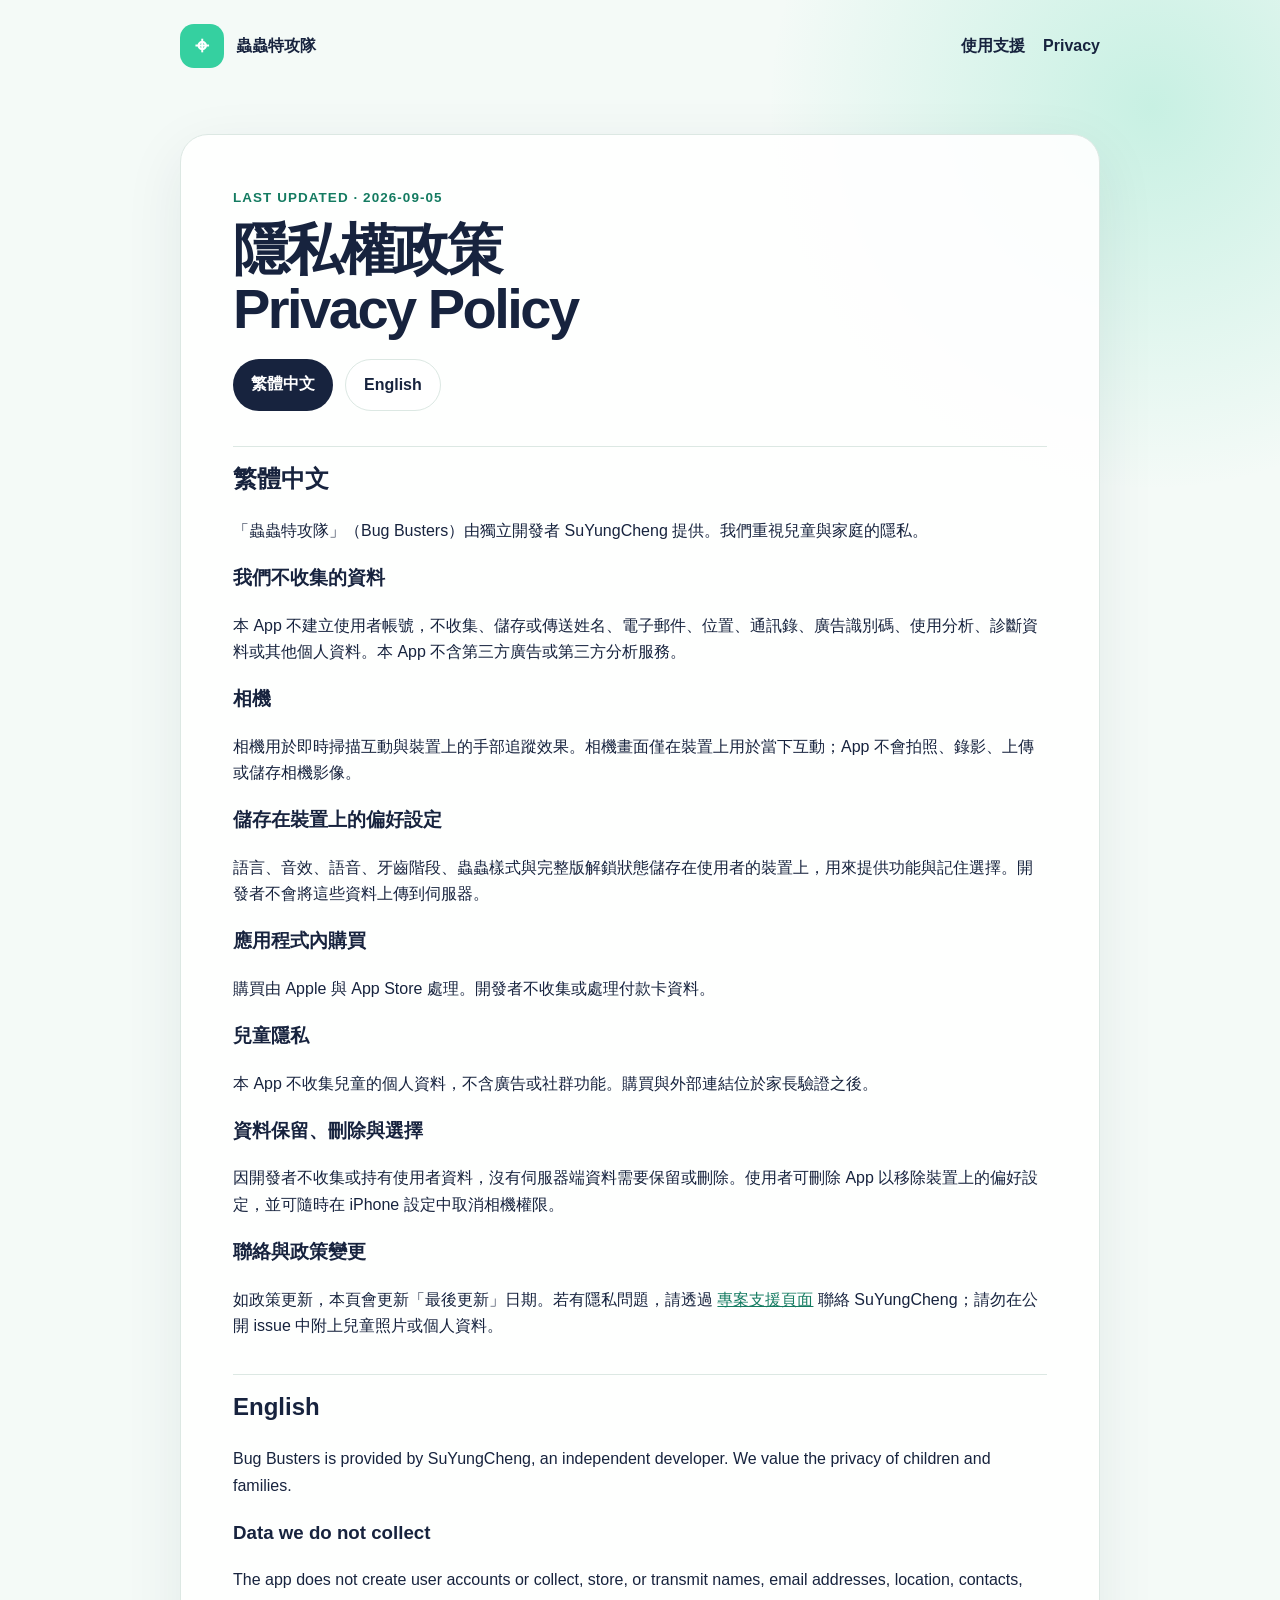
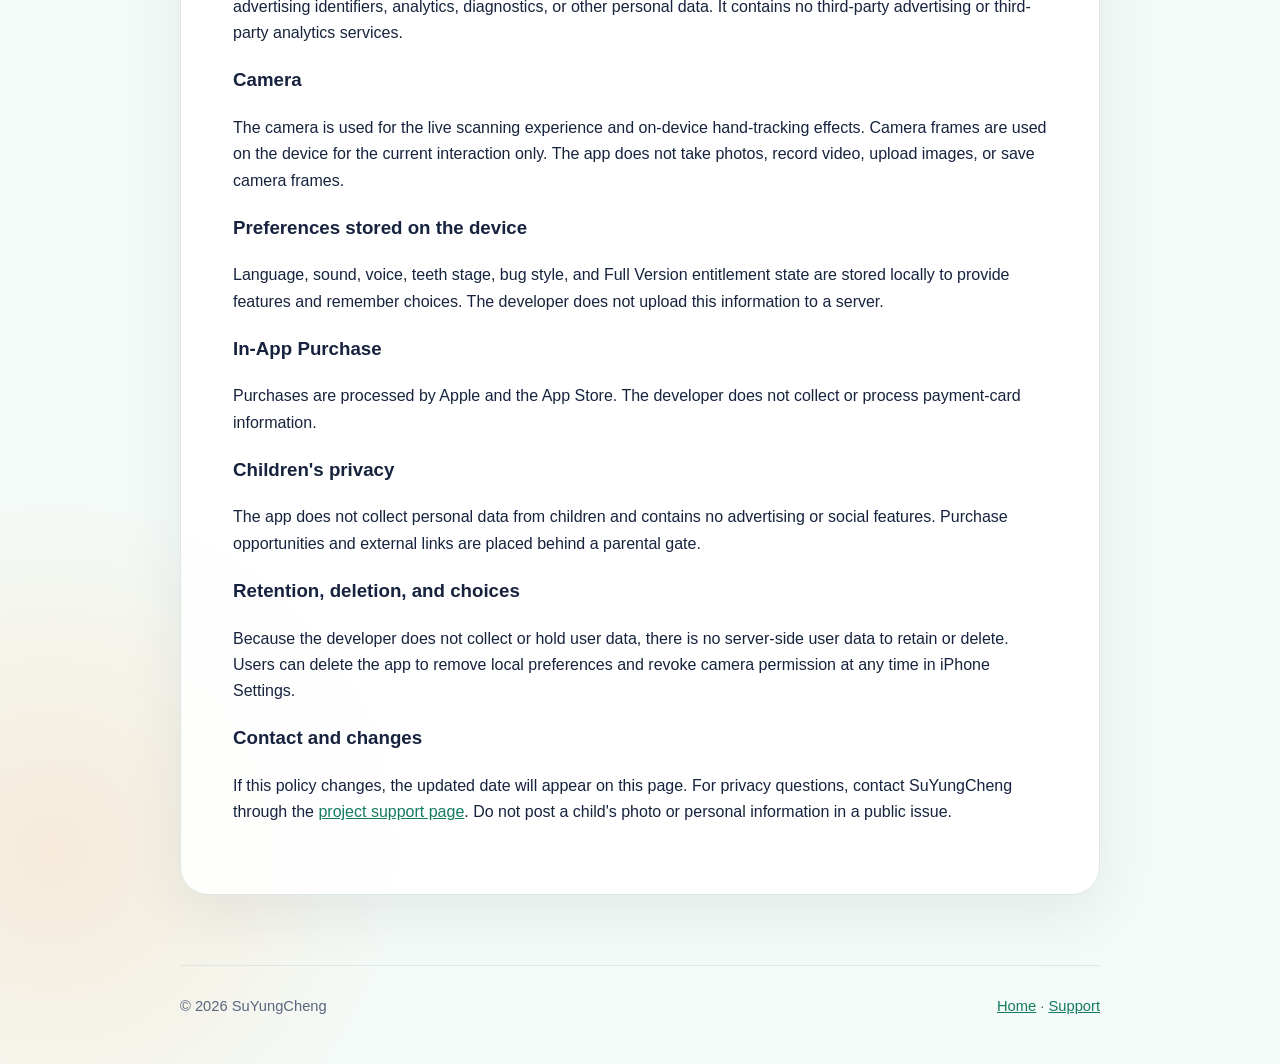
==== privacy/index.html @ 1003280a "Add privacy/index.html" ====
<!doctype html>
<html lang="zh-Hant">
<head>
  <meta charset="utf-8">
  <meta name="viewport" content="width=device-width, initial-scale=1">
  <meta name="description" content="蟲蟲特攻隊 Bug Busters 隱私權政策。">
  <title>隱私權政策 · 蟲蟲特攻隊</title>
  <link rel="stylesheet" href="../assets/styles.css">
</head>
<body>
  <div class="shell">
    <header><a class="brand" href="../"><span class="mark" aria-hidden="true">⌖</span><span>蟲蟲特攻隊</span></a><nav><a href="../support/">使用支援</a><a href="./">Privacy</a></nav></header>
    <main class="article">
      <article class="article-card">
        <div class="eyebrow">Last updated · 2026-09-05</div>
        <h1>隱私權政策<br><span lang="en">Privacy Policy</span></h1>
        <div class="lang-jump"><a class="button" href="#zh">繁體中文</a><a class="button secondary" href="#en">English</a></div>

        <section id="zh">
          <h2>繁體中文</h2>
          <p>「蟲蟲特攻隊」（Bug Busters）由獨立開發者 SuYungCheng 提供。我們重視兒童與家庭的隱私。</p>
          <h3>我們不收集的資料</h3>
          <p>本 App 不建立使用者帳號，不收集、儲存或傳送姓名、電子郵件、位置、通訊錄、廣告識別碼、使用分析、診斷資料或其他個人資料。本 App 不含第三方廣告或第三方分析服務。</p>
          <h3>相機</h3>
          <p>相機用於即時掃描互動與裝置上的手部追蹤效果。相機畫面僅在裝置上用於當下互動；App 不會拍照、錄影、上傳或儲存相機影像。</p>
          <h3>儲存在裝置上的偏好設定</h3>
          <p>語言、音效、語音、牙齒階段、蟲蟲樣式與完整版解鎖狀態儲存在使用者的裝置上，用來提供功能與記住選擇。開發者不會將這些資料上傳到伺服器。</p>
          <h3>應用程式內購買</h3>
          <p>購買由 Apple 與 App Store 處理。開發者不收集或處理付款卡資料。</p>
          <h3>兒童隱私</h3>
          <p>本 App 不收集兒童的個人資料，不含廣告或社群功能。購買與外部連結位於家長驗證之後。</p>
          <h3>資料保留、刪除與選擇</h3>
          <p>因開發者不收集或持有使用者資料，沒有伺服器端資料需要保留或刪除。使用者可刪除 App 以移除裝置上的偏好設定，並可隨時在 iPhone 設定中取消相機權限。</p>
          <h3>聯絡與政策變更</h3>
          <p>如政策更新，本頁會更新「最後更新」日期。若有隱私問題，請透過 <a href="https://github.com/SuYungCheng/bug-busters-support/issues/new">專案支援頁面</a> 聯絡 SuYungCheng；請勿在公開 issue 中附上兒童照片或個人資料。</p>
        </section>

        <section id="en" lang="en">
          <h2>English</h2>
          <p>Bug Busters is provided by SuYungCheng, an independent developer. We value the privacy of children and families.</p>
          <h3>Data we do not collect</h3>
          <p>The app does not create user accounts or collect, store, or transmit names, email addresses, location, contacts, advertising identifiers, analytics, diagnostics, or other personal data. It contains no third-party advertising or third-party analytics services.</p>
          <h3>Camera</h3>
          <p>The camera is used for the live scanning experience and on-device hand-tracking effects. Camera frames are used on the device for the current interaction only. The app does not take photos, record video, upload images, or save camera frames.</p>
          <h3>Preferences stored on the device</h3>
          <p>Language, sound, voice, teeth stage, bug style, and Full Version entitlement state are stored locally to provide features and remember choices. The developer does not upload this information to a server.</p>
          <h3>In-App Purchase</h3>
          <p>Purchases are processed by Apple and the App Store. The developer does not collect or process payment-card information.</p>
          <h3>Children's privacy</h3>
          <p>The app does not collect personal data from children and contains no advertising or social features. Purchase opportunities and external links are placed behind a parental gate.</p>
          <h3>Retention, deletion, and choices</h3>
          <p>Because the developer does not collect or hold user data, there is no server-side user data to retain or delete. Users can delete the app to remove local preferences and revoke camera permission at any time in iPhone Settings.</p>
          <h3>Contact and changes</h3>
          <p>If this policy changes, the updated date will appear on this page. For privacy questions, contact SuYungCheng through the <a href="https://github.com/SuYungCheng/bug-busters-support/issues/new">project support page</a>. Do not post a child's photo or personal information in a public issue.</p>
        </section>
      </article>
    </main>
    <footer><div class="row"><span>© 2026 SuYungCheng</span><span><a href="../">Home</a> · <a href="../support/">Support</a></span></div></footer>
  </div>
</body>
</html>
---- assets/styles.css ----
:root {
  color-scheme: light;
  --navy: #17233e;
  --mint: #35d0a0;
  --mint-dark: #147b61;
  --orange: #ffa552;
  --paper: #f4faf7;
  --muted: #59667e;
  --line: #dce8e3;
  --white: #ffffff;
}

* { box-sizing: border-box; }

html { scroll-behavior: smooth; }

body {
  margin: 0;
  color: var(--navy);
  background:
    radial-gradient(circle at 90% 4%, rgba(53, 208, 160, .23), transparent 24rem),
    radial-gradient(circle at 4% 92%, rgba(255, 165, 82, .18), transparent 22rem),
    var(--paper);
  font-family: -apple-system, BlinkMacSystemFont, "Segoe UI", "Noto Sans TC", sans-serif;
  line-height: 1.65;
}

a { color: var(--mint-dark); }
a:hover { color: #0e604b; }

.shell { width: min(100% - 32px, 920px); margin: 0 auto; }

header {
  display: flex;
  align-items: center;
  justify-content: space-between;
  gap: 20px;
  padding: 24px 0;
}

.brand { display: flex; align-items: center; gap: 12px; color: var(--navy); text-decoration: none; font-weight: 900; }
.mark { display: grid; place-items: center; width: 44px; height: 44px; border-radius: 14px; color: white; background: var(--mint); font-size: 24px; }
nav { display: flex; gap: 18px; flex-wrap: wrap; }
nav a { color: var(--navy); text-decoration: none; font-weight: 700; }

.hero { padding: 72px 0 54px; }
.eyebrow { color: var(--mint-dark); font-size: .84rem; font-weight: 900; letter-spacing: .08em; text-transform: uppercase; }
h1 { max-width: 760px; margin: 12px 0 18px; font-size: clamp(2.45rem, 7vw, 4.7rem); line-height: 1.05; letter-spacing: -.045em; }
.lede { max-width: 700px; color: var(--muted); font-size: 1.16rem; }

.actions { display: flex; flex-wrap: wrap; gap: 12px; margin-top: 28px; }
.button { display: inline-block; padding: 12px 18px; border-radius: 999px; background: var(--navy); color: white; text-decoration: none; font-weight: 800; }
.button.secondary { background: white; color: var(--navy); border: 1px solid var(--line); }

.grid { display: grid; grid-template-columns: repeat(3, 1fr); gap: 16px; margin: 28px 0 62px; }
.card { padding: 24px; border: 1px solid var(--line); border-radius: 24px; background: rgba(255, 255, 255, .86); box-shadow: 0 16px 42px rgba(23, 35, 62, .07); }
.card h2, .card h3 { margin-top: 0; }
.icon { font-size: 2rem; }

main.article { padding: 42px 0 70px; }
.article-card { padding: clamp(24px, 5vw, 52px); border: 1px solid var(--line); border-radius: 28px; background: rgba(255,255,255,.92); box-shadow: 0 18px 60px rgba(23,35,62,.08); }
.article-card h1 { font-size: clamp(2rem, 6vw, 3.5rem); }
.article-card h2 { margin-top: 2.2rem; padding-top: .7rem; border-top: 1px solid var(--line); }
.notice { padding: 16px 18px; border-left: 5px solid var(--orange); border-radius: 12px; background: #fff5e9; }
.lang-jump { display: flex; gap: 12px; flex-wrap: wrap; margin: 20px 0 30px; }

footer { padding: 28px 0 46px; color: var(--muted); border-top: 1px solid var(--line); font-size: .92rem; }
footer .row { display: flex; justify-content: space-between; gap: 20px; flex-wrap: wrap; }

@media (max-width: 720px) {
  header { align-items: flex-start; flex-direction: column; }
  .hero { padding-top: 44px; }
  .grid { grid-template-columns: 1fr; }
}
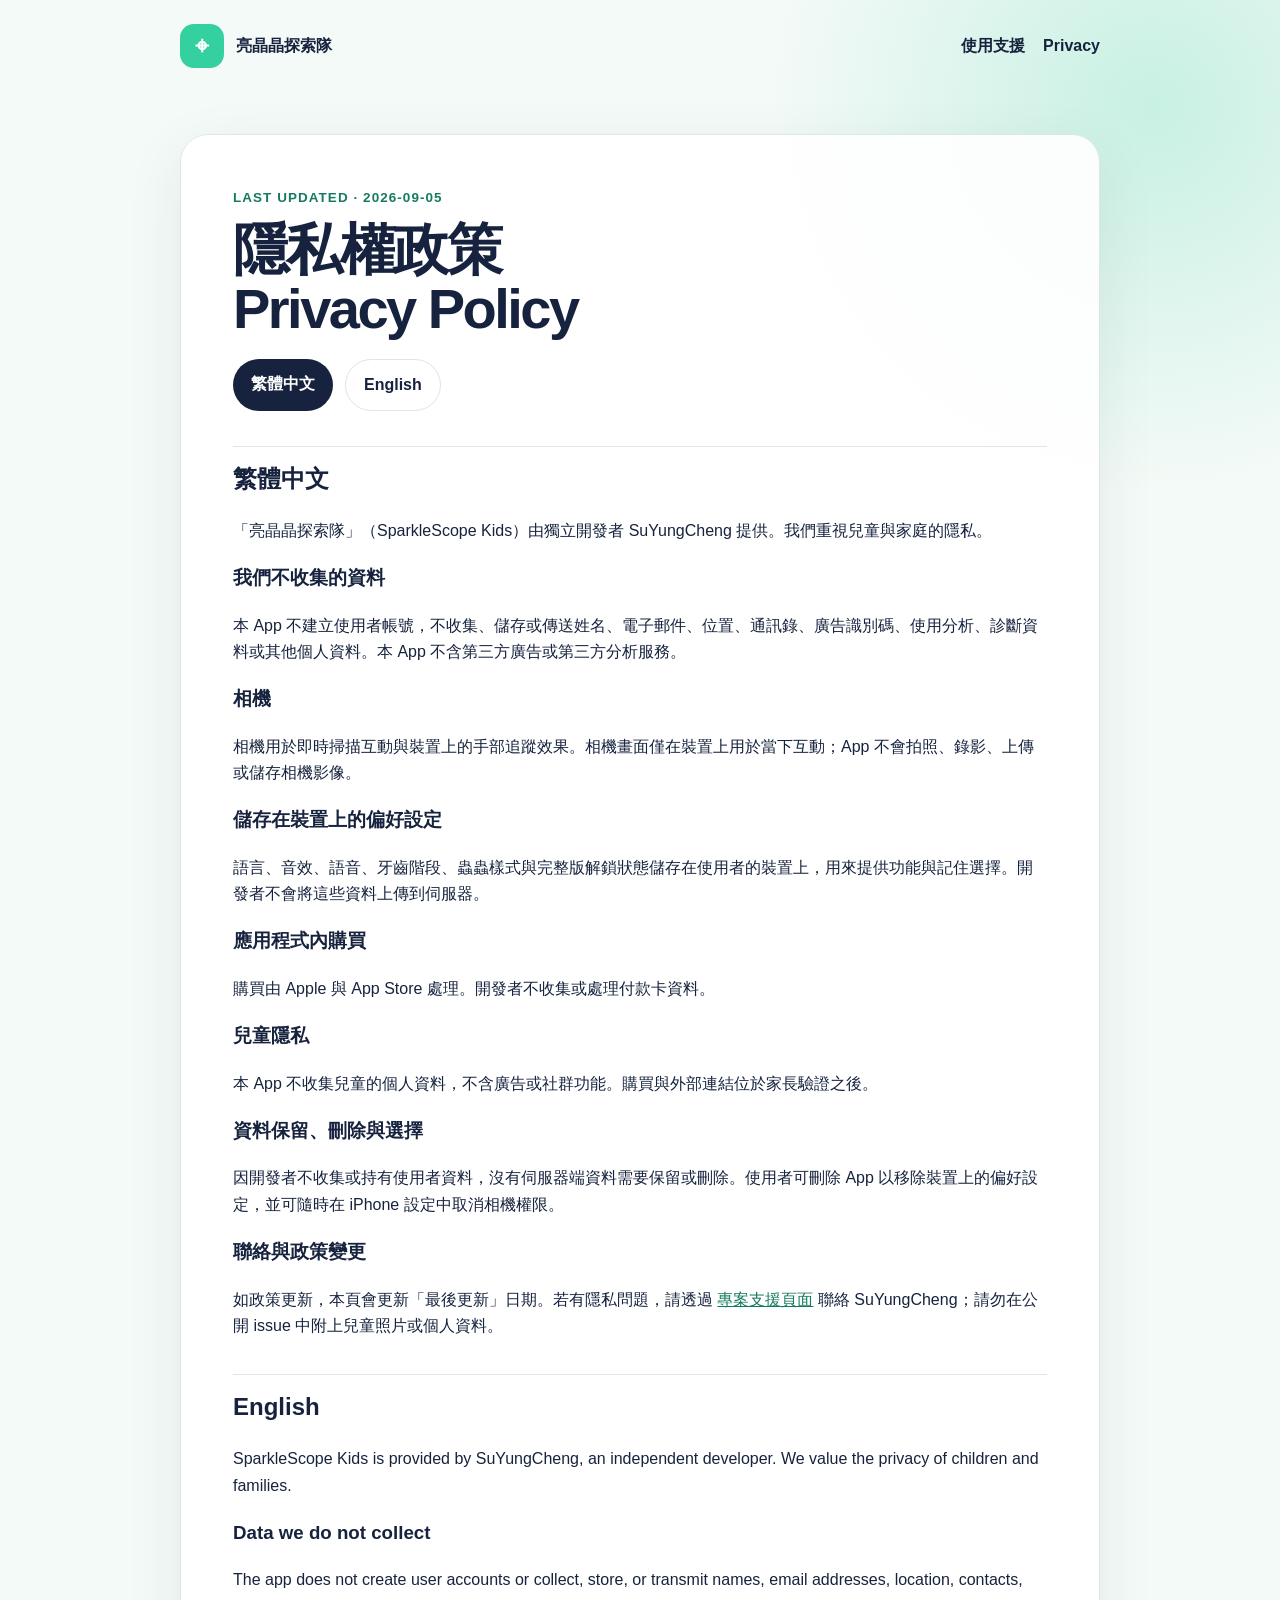
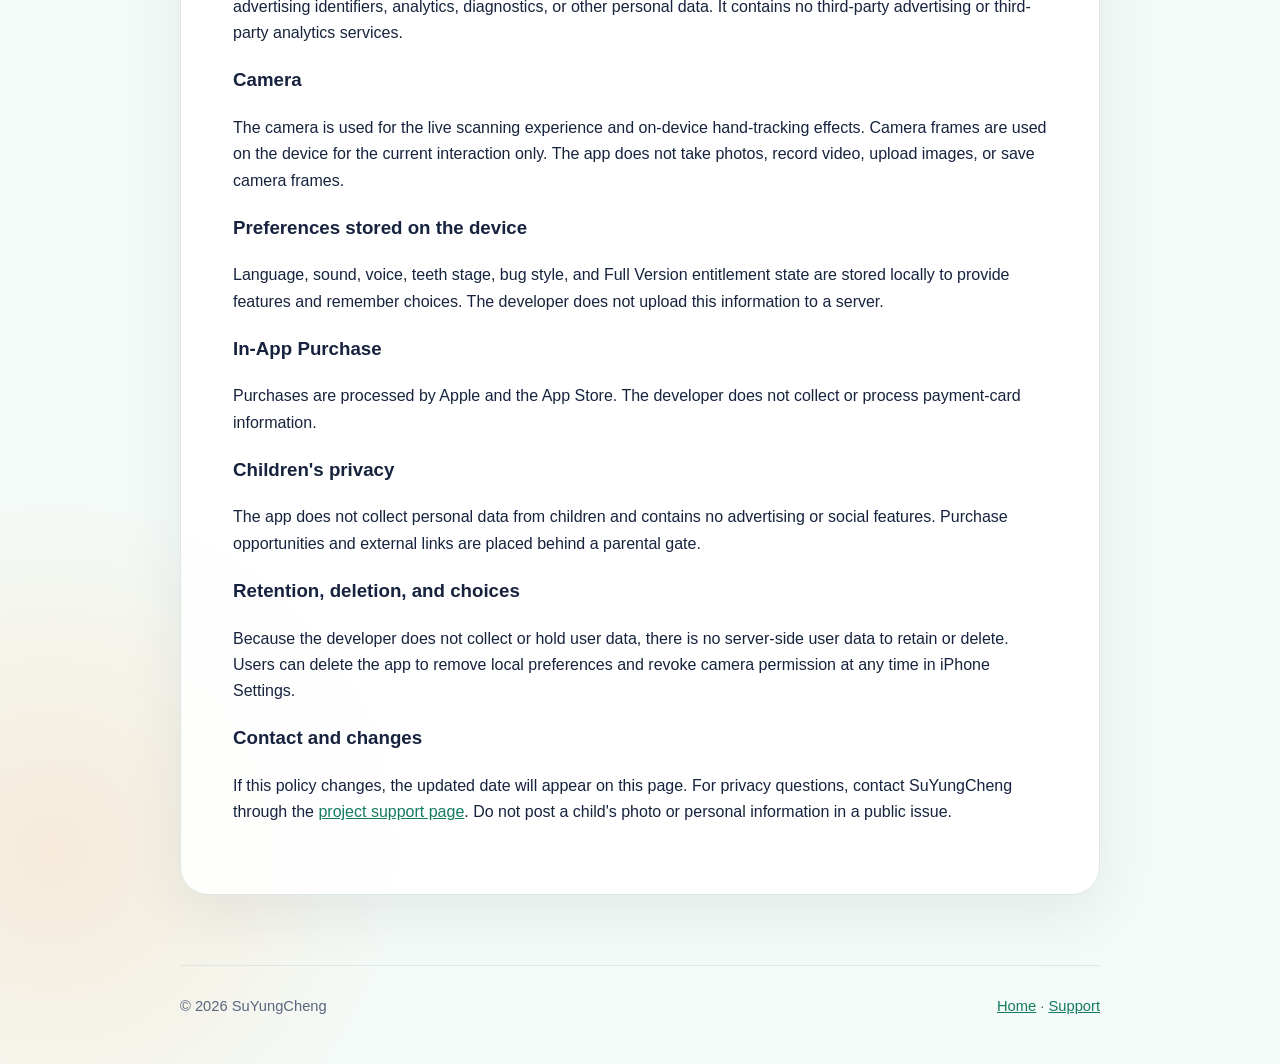
==== commit a570a33c: "Rename app to SparkleScope Kids" ====
--- a/privacy/index.html
+++ b/privacy/index.html
@@ -3,13 +3,13 @@
 <head>
   <meta charset="utf-8">
   <meta name="viewport" content="width=device-width, initial-scale=1">
-  <meta name="description" content="蟲蟲特攻隊 Bug Busters 隱私權政策。">
-  <title>隱私權政策 · 蟲蟲特攻隊</title>
+  <meta name="description" content="亮晶晶探索隊 SparkleScope Kids 隱私權政策。">
+  <title>隱私權政策 · 亮晶晶探索隊</title>
   <link rel="stylesheet" href="../assets/styles.css">
 </head>
 <body>
   <div class="shell">
-    <header><a class="brand" href="../"><span class="mark" aria-hidden="true">⌖</span><span>蟲蟲特攻隊</span></a><nav><a href="../support/">使用支援</a><a href="./">Privacy</a></nav></header>
+    <header><a class="brand" href="../"><span class="mark" aria-hidden="true">⌖</span><span>亮晶晶探索隊</span></a><nav><a href="../support/">使用支援</a><a href="./">Privacy</a></nav></header>
     <main class="article">
       <article class="article-card">
         <div class="eyebrow">Last updated · 2026-09-05</div>
@@ -18,7 +18,7 @@
 
         <section id="zh">
           <h2>繁體中文</h2>
-          <p>「蟲蟲特攻隊」（Bug Busters）由獨立開發者 SuYungCheng 提供。我們重視兒童與家庭的隱私。</p>
+          <p>「亮晶晶探索隊」（SparkleScope Kids）由獨立開發者 SuYungCheng 提供。我們重視兒童與家庭的隱私。</p>
           <h3>我們不收集的資料</h3>
           <p>本 App 不建立使用者帳號，不收集、儲存或傳送姓名、電子郵件、位置、通訊錄、廣告識別碼、使用分析、診斷資料或其他個人資料。本 App 不含第三方廣告或第三方分析服務。</p>
           <h3>相機</h3>
@@ -37,7 +37,7 @@
 
         <section id="en" lang="en">
           <h2>English</h2>
-          <p>Bug Busters is provided by SuYungCheng, an independent developer. We value the privacy of children and families.</p>
+          <p>SparkleScope Kids is provided by SuYungCheng, an independent developer. We value the privacy of children and families.</p>
           <h3>Data we do not collect</h3>
           <p>The app does not create user accounts or collect, store, or transmit names, email addresses, location, contacts, advertising identifiers, analytics, diagnostics, or other personal data. It contains no third-party advertising or third-party analytics services.</p>
           <h3>Camera</h3>
